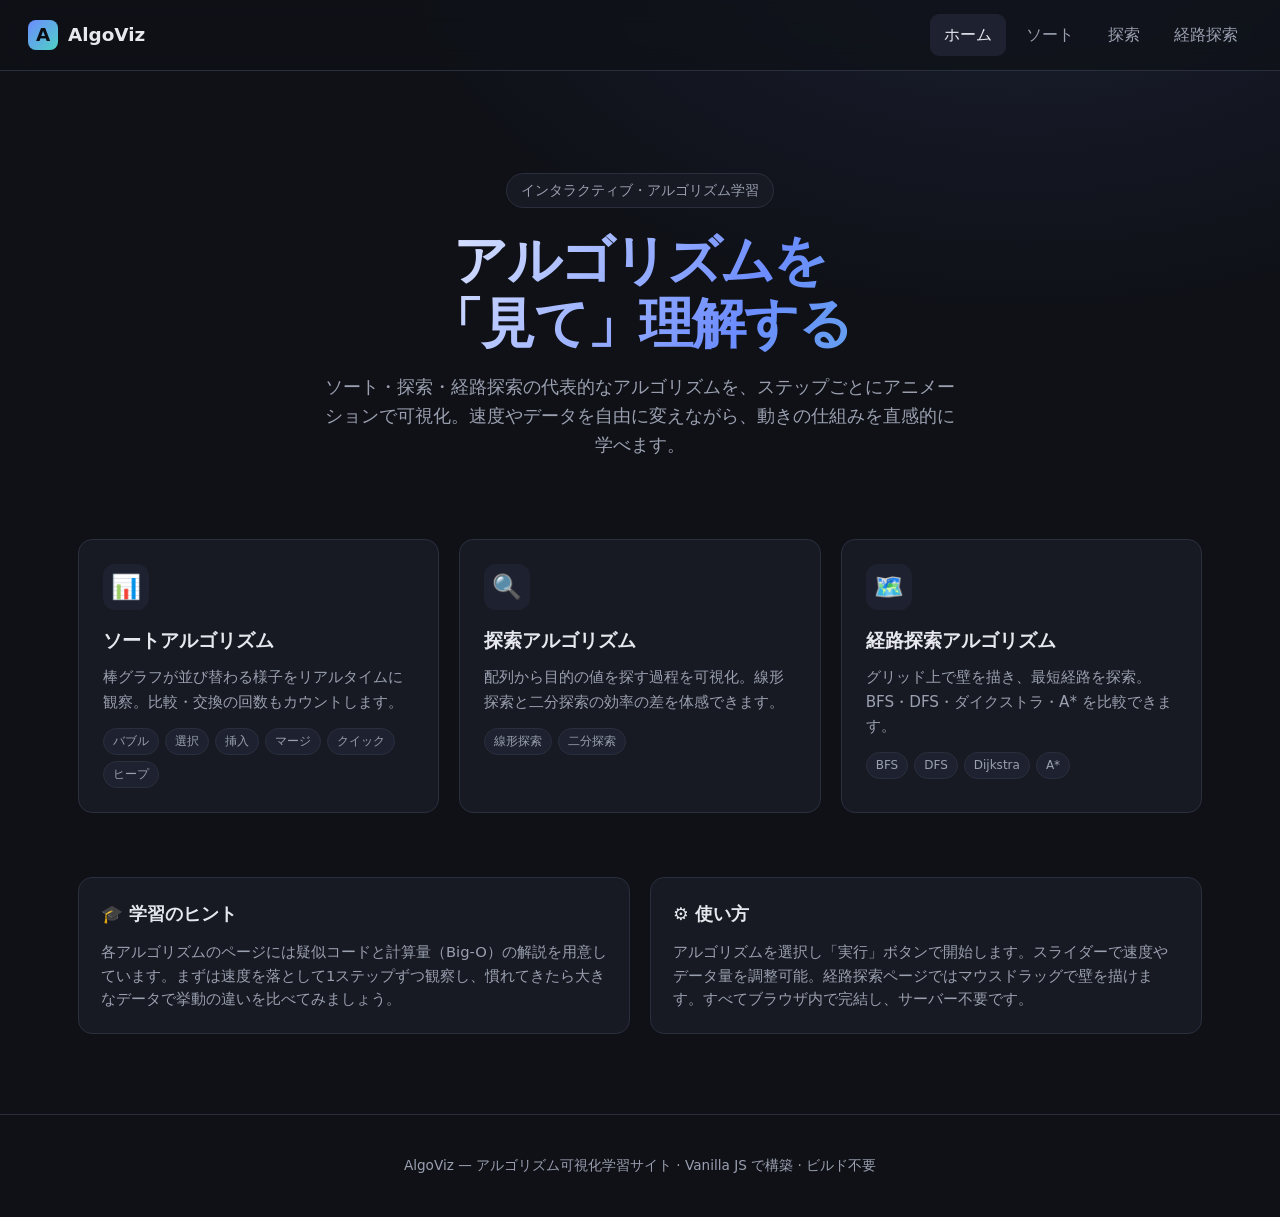
==== index.html @ 56dbacc3 "アルゴリズム可視化学習サイト AlgoViz を追加 ソート・探索・経路探索の代表的なアルゴリズムをインタラクティブに 可視化して学べる静的サイト。ビルド不要・依存ライブラリなし。  - ソート: バ" ====
<!DOCTYPE html>
<html lang="ja">
<head>
<meta charset="UTF-8">
<meta name="viewport" content="width=device-width, initial-scale=1.0">
<title>AlgoViz — アルゴリズム可視化学習サイト</title>
<meta name="description" content="ソート・探索・経路探索アルゴリズムをインタラクティブに可視化して学べる学習サイト。">
<link rel="stylesheet" href="css/style.css">
<link rel="icon" href="data:image/svg+xml,<svg xmlns='http://www.w3.org/2000/svg' viewBox='0 0 100 100'><text y='.9em' font-size='90'>📊</text></svg>">
</head>
<body>
<nav class="nav">
  <a class="brand" href="index.html"><span class="logo">A</span>AlgoViz</a>
  <a class="link active" href="index.html">ホーム</a>
  <a class="link" href="sorting.html">ソート</a>
  <a class="link" href="searching.html">探索</a>
  <a class="link" href="pathfinding.html">経路探索</a>
</nav>

<div class="container">
  <section class="hero">
    <span class="badge">インタラクティブ・アルゴリズム学習</span>
    <h1>アルゴリズムを<br>「見て」理解する</h1>
    <p>ソート・探索・経路探索の代表的なアルゴリズムを、ステップごとにアニメーションで可視化。速度やデータを自由に変えながら、動きの仕組みを直感的に学べます。</p>
  </section>

  <div class="grid">
    <a class="card" href="sorting.html">
      <div class="icon">📊</div>
      <h3>ソートアルゴリズム</h3>
      <p>棒グラフが並び替わる様子をリアルタイムに観察。比較・交換の回数もカウントします。</p>
      <div class="tags">
        <span class="tag">バブル</span>
        <span class="tag">選択</span>
        <span class="tag">挿入</span>
        <span class="tag">マージ</span>
        <span class="tag">クイック</span>
        <span class="tag">ヒープ</span>
      </div>
    </a>

    <a class="card" href="searching.html">
      <div class="icon">🔍</div>
      <h3>探索アルゴリズム</h3>
      <p>配列から目的の値を探す過程を可視化。線形探索と二分探索の効率の差を体感できます。</p>
      <div class="tags">
        <span class="tag">線形探索</span>
        <span class="tag">二分探索</span>
      </div>
    </a>

    <a class="card" href="pathfinding.html">
      <div class="icon">🗺️</div>
      <h3>経路探索アルゴリズム</h3>
      <p>グリッド上で壁を描き、最短経路を探索。BFS・DFS・ダイクストラ・A* を比較できます。</p>
      <div class="tags">
        <span class="tag">BFS</span>
        <span class="tag">DFS</span>
        <span class="tag">Dijkstra</span>
        <span class="tag">A*</span>
      </div>
    </a>
  </div>

  <section style="margin-top:64px;">
    <div class="info-grid">
      <div class="info-box">
        <h3>🎓 学習のヒント</h3>
        <p>各アルゴリズムのページには疑似コードと計算量（Big-O）の解説を用意しています。まずは速度を落として1ステップずつ観察し、慣れてきたら大きなデータで挙動の違いを比べてみましょう。</p>
      </div>
      <div class="info-box">
        <h3>⚙️ 使い方</h3>
        <p>アルゴリズムを選択し「実行」ボタンで開始します。スライダーで速度やデータ量を調整可能。経路探索ページではマウスドラッグで壁を描けます。すべてブラウザ内で完結し、サーバー不要です。</p>
      </div>
    </div>
  </section>
</div>

<footer class="footer">
  AlgoViz — アルゴリズム可視化学習サイト · Vanilla JS で構築 · ビルド不要
</footer>
</body>
</html>
---- css/style.css ----
:root {
  --bg: #0f1117;
  --bg-elev: #171a23;
  --bg-elev-2: #1e2230;
  --border: #2a2f3d;
  --text: #e6e8ee;
  --text-dim: #9aa0b0;
  --accent: #6c8cff;
  --accent-2: #4fd1c5;
  --accent-warm: #ffb454;
  --danger: #ff6b6b;
  --success: #51cf66;
  --shadow: 0 8px 30px rgba(0, 0, 0, 0.35);
  --radius: 14px;
  --font: "Segoe UI", "Hiragino Kaku Gothic ProN", "Meiryo", system-ui, -apple-system, sans-serif;
  --mono: "SFMono-Regular", "Consolas", "Menlo", monospace;
}

* { box-sizing: border-box; margin: 0; padding: 0; }

html { scroll-behavior: smooth; }

body {
  font-family: var(--font);
  background: radial-gradient(1200px 800px at 80% -10%, #1b2033 0%, var(--bg) 55%);
  color: var(--text);
  line-height: 1.6;
  min-height: 100vh;
}

a { color: var(--accent); text-decoration: none; }
a:hover { color: var(--accent-2); }

/* ---------- Nav ---------- */
.nav {
  position: sticky;
  top: 0;
  z-index: 50;
  display: flex;
  align-items: center;
  gap: 6px;
  padding: 14px 28px;
  background: rgba(15, 17, 23, 0.72);
  backdrop-filter: blur(12px);
  border-bottom: 1px solid var(--border);
}
.nav .brand {
  font-weight: 700;
  font-size: 1.15rem;
  margin-right: auto;
  display: flex;
  align-items: center;
  gap: 10px;
  color: var(--text);
}
.nav .brand .logo {
  width: 30px; height: 30px;
  display: grid; place-items: center;
  border-radius: 8px;
  background: linear-gradient(135deg, var(--accent), var(--accent-2));
  color: #0b0d13; font-weight: 800;
}
.nav a.link {
  padding: 8px 14px;
  border-radius: 9px;
  color: var(--text-dim);
  font-weight: 500;
  transition: background .15s, color .15s;
}
.nav a.link:hover { background: var(--bg-elev-2); color: var(--text); }
.nav a.link.active { background: var(--bg-elev-2); color: var(--text); }

/* ---------- Layout ---------- */
.container { max-width: 1180px; margin: 0 auto; padding: 32px 28px 80px; }

.page-head { margin-bottom: 28px; }
.page-head h1 { font-size: 1.9rem; letter-spacing: -0.02em; }
.page-head p { color: var(--text-dim); margin-top: 8px; max-width: 720px; }

/* ---------- Hero ---------- */
.hero {
  text-align: center;
  padding: 70px 20px 40px;
}
.hero h1 {
  font-size: clamp(2rem, 5vw, 3.4rem);
  letter-spacing: -0.03em;
  line-height: 1.15;
  background: linear-gradient(120deg, #fff 20%, var(--accent) 60%, var(--accent-2));
  -webkit-background-clip: text;
  background-clip: text;
  color: transparent;
}
.hero p {
  color: var(--text-dim);
  font-size: 1.12rem;
  max-width: 640px;
  margin: 18px auto 0;
}
.hero .badge {
  display: inline-block;
  padding: 6px 14px;
  border-radius: 999px;
  border: 1px solid var(--border);
  background: var(--bg-elev);
  color: var(--text-dim);
  font-size: .85rem;
  margin-bottom: 22px;
}

/* ---------- Cards grid ---------- */
.grid {
  display: grid;
  grid-template-columns: repeat(auto-fill, minmax(280px, 1fr));
  gap: 20px;
  margin-top: 40px;
}
.card {
  display: block;
  background: var(--bg-elev);
  border: 1px solid var(--border);
  border-radius: var(--radius);
  padding: 24px;
  transition: transform .18s ease, border-color .18s, box-shadow .18s;
}
.card:hover {
  transform: translateY(-4px);
  border-color: var(--accent);
  box-shadow: var(--shadow);
}
.card .icon {
  width: 46px; height: 46px;
  border-radius: 12px;
  display: grid; place-items: center;
  font-size: 1.5rem;
  margin-bottom: 16px;
  background: var(--bg-elev-2);
}
.card h3 { color: var(--text); font-size: 1.2rem; }
.card p { color: var(--text-dim); margin-top: 8px; font-size: .95rem; }
.card .tags { margin-top: 14px; display: flex; flex-wrap: wrap; gap: 6px; }
.tag {
  font-size: .75rem;
  padding: 3px 9px;
  border-radius: 999px;
  background: var(--bg-elev-2);
  color: var(--text-dim);
  border: 1px solid var(--border);
}

/* ---------- Controls ---------- */
.panel {
  background: var(--bg-elev);
  border: 1px solid var(--border);
  border-radius: var(--radius);
  padding: 18px 20px;
  margin-bottom: 22px;
  display: flex;
  flex-wrap: wrap;
  align-items: center;
  gap: 14px 18px;
}
.control { display: flex; flex-direction: column; gap: 4px; }
.control label { font-size: .78rem; color: var(--text-dim); }
.control .value { font-size: .78rem; color: var(--accent-2); font-variant-numeric: tabular-nums; }

button, select, input[type="text"] {
  font-family: var(--font);
  font-size: .92rem;
}
.btn {
  padding: 9px 18px;
  border-radius: 10px;
  border: 1px solid var(--border);
  background: var(--bg-elev-2);
  color: var(--text);
  cursor: pointer;
  font-weight: 600;
  transition: background .15s, transform .1s, border-color .15s;
}
.btn:hover { background: #262b3a; border-color: var(--accent); }
.btn:active { transform: scale(.97); }
.btn:disabled { opacity: .45; cursor: not-allowed; }
.btn.primary {
  background: linear-gradient(135deg, var(--accent), #5a78e0);
  border-color: transparent;
  color: #fff;
}
.btn.primary:hover { filter: brightness(1.08); }
.btn.danger { color: var(--danger); }

select, input[type="text"] {
  padding: 8px 12px;
  border-radius: 10px;
  border: 1px solid var(--border);
  background: var(--bg-elev-2);
  color: var(--text);
  cursor: pointer;
}
input[type="range"] { cursor: pointer; accent-color: var(--accent); width: 140px; }

/* ---------- Stats bar ---------- */
.stats {
  display: flex;
  flex-wrap: wrap;
  gap: 12px;
  margin-bottom: 22px;
}
.stat {
  flex: 1;
  min-width: 130px;
  background: var(--bg-elev);
  border: 1px solid var(--border);
  border-radius: 12px;
  padding: 14px 18px;
}
.stat .k { font-size: .75rem; color: var(--text-dim); text-transform: uppercase; letter-spacing: .05em; }
.stat .v { font-size: 1.5rem; font-weight: 700; font-variant-numeric: tabular-nums; margin-top: 2px; }

/* ---------- Sorting viz ---------- */
.viz {
  background: var(--bg-elev);
  border: 1px solid var(--border);
  border-radius: var(--radius);
  padding: 20px;
  min-height: 360px;
}
.bars {
  display: flex;
  align-items: flex-end;
  gap: 2px;
  height: 340px;
}
.bar {
  flex: 1;
  background: var(--accent);
  border-radius: 3px 3px 0 0;
  transition: height .08s linear;
}
.bar.compare { background: var(--accent-warm); }
.bar.swap { background: var(--danger); }
.bar.sorted { background: var(--success); }
.bar.pivot { background: #c88cff; }

/* ---------- Array cells (searching) ---------- */
.cells {
  display: flex;
  flex-wrap: wrap;
  gap: 8px;
  justify-content: center;
  padding: 30px 10px;
}
.cell {
  width: 54px; height: 54px;
  display: grid; place-items: center;
  border-radius: 10px;
  background: var(--bg-elev-2);
  border: 2px solid var(--border);
  font-weight: 700;
  font-variant-numeric: tabular-nums;
  transition: all .2s;
  position: relative;
}
.cell .idx {
  position: absolute;
  bottom: -20px;
  font-size: .68rem;
  color: var(--text-dim);
  font-weight: 400;
}
.cell.active { border-color: var(--accent-warm); background: rgba(255,180,84,.15); transform: translateY(-4px); }
.cell.range { border-color: var(--accent); }
.cell.excluded { opacity: .3; }
.cell.found { border-color: var(--success); background: rgba(81,207,102,.2); transform: scale(1.08); }
.cell.mid { border-color: #c88cff; }

/* ---------- Grid (pathfinding) ---------- */
.grid-wrap { display: flex; justify-content: center; }
.grid-board {
  display: grid;
  gap: 1px;
  background: var(--border);
  border: 1px solid var(--border);
  border-radius: 8px;
  overflow: hidden;
  user-select: none;
}
.node {
  width: 24px; height: 24px;
  background: var(--bg-elev-2);
  cursor: pointer;
  transition: background .12s;
}
.node.wall { background: #3a4152; }
.node.start { background: var(--success); }
.node.end { background: var(--danger); }
.node.visited { background: rgba(108,140,255,.45); animation: pop .3s ease; }
.node.frontier { background: rgba(79,209,197,.55); }
.node.path { background: var(--accent-warm); }
@keyframes pop { 0% { transform: scale(.4); } 100% { transform: scale(1); } }

/* ---------- Info / pseudocode ---------- */
.info-grid {
  display: grid;
  grid-template-columns: 1fr 1fr;
  gap: 20px;
  margin-top: 24px;
}
@media (max-width: 820px) { .info-grid { grid-template-columns: 1fr; } }
.info-box {
  background: var(--bg-elev);
  border: 1px solid var(--border);
  border-radius: var(--radius);
  padding: 22px;
}
.info-box h3 { margin-bottom: 12px; font-size: 1.1rem; }
.info-box p { color: var(--text-dim); font-size: .92rem; }
.complexity-table { width: 100%; border-collapse: collapse; margin-top: 8px; font-size: .9rem; }
.complexity-table td { padding: 6px 4px; border-bottom: 1px solid var(--border); }
.complexity-table td:first-child { color: var(--text-dim); }
.complexity-table td:last-child { text-align: right; font-family: var(--mono); color: var(--accent-2); }
pre.code {
  background: #0b0d13;
  border: 1px solid var(--border);
  border-radius: 10px;
  padding: 16px;
  overflow-x: auto;
  font-family: var(--mono);
  font-size: .84rem;
  line-height: 1.7;
  color: #c8cde0;
}
pre.code .kw { color: #ff8ab4; }
pre.code .fn { color: var(--accent-2); }
pre.code .cm { color: #6b7280; font-style: italic; }
pre.code .hl { background: rgba(255,180,84,.18); display: block; margin: 0 -16px; padding: 0 16px; }

.legend { display: flex; flex-wrap: wrap; gap: 16px; margin-bottom: 18px; font-size: .85rem; color: var(--text-dim); }
.legend .item { display: flex; align-items: center; gap: 7px; }
.legend .sw { width: 16px; height: 16px; border-radius: 4px; }

.footer {
  text-align: center;
  color: var(--text-dim);
  font-size: .85rem;
  padding: 40px 20px;
  border-top: 1px solid var(--border);
}

.msg {
  padding: 10px 16px;
  border-radius: 10px;
  font-size: .9rem;
  background: var(--bg-elev-2);
  border: 1px solid var(--border);
  color: var(--text-dim);
  min-height: 20px;
}
.msg.ok { color: var(--success); border-color: rgba(81,207,102,.4); }
.msg.warn { color: var(--accent-warm); border-color: rgba(255,180,84,.4); }
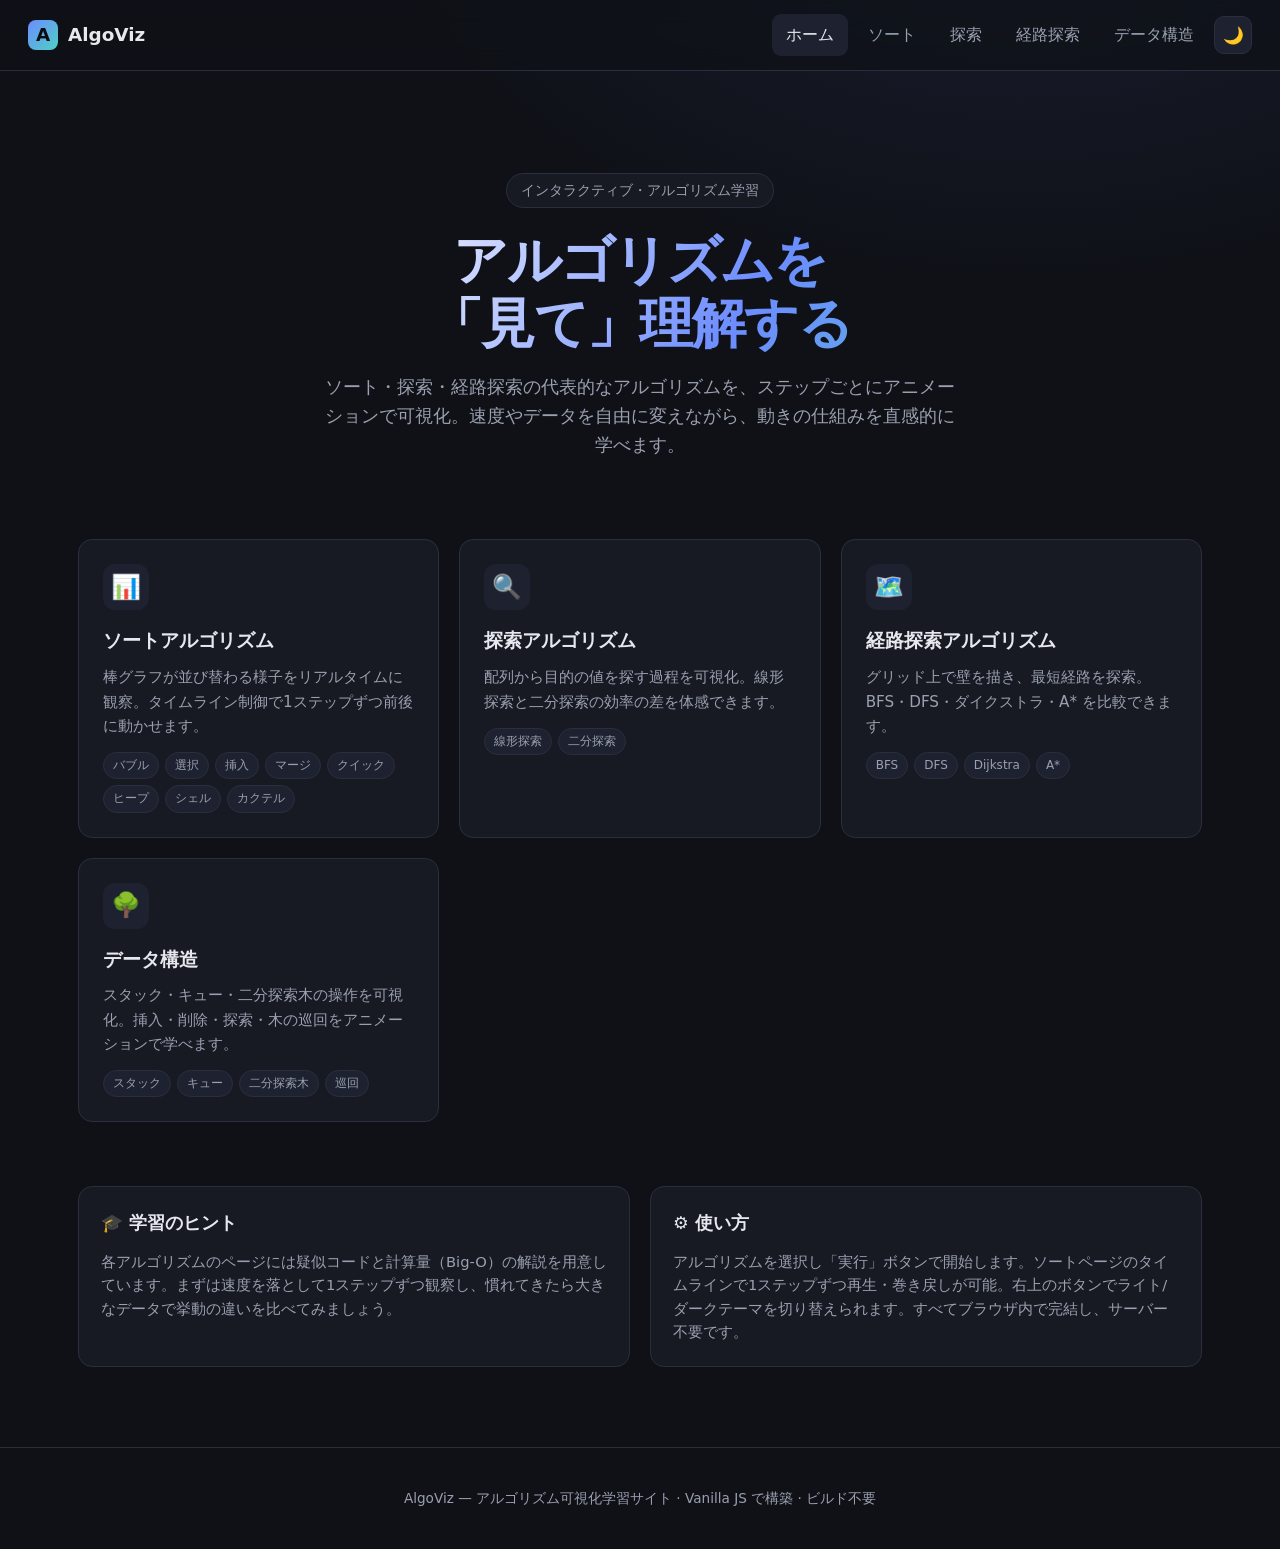
==== commit 1177122c: "機能拡張: タイムライン制御・データ構造ページ・テーマ切替を追加 - ソート: 再生/一時停止/1ステップ前後/スクラブのタイムライン制御を追加   （任意の途中状態を再現できるステップ再構築モデルに" ====
--- a/index.html
+++ b/index.html
@@ -7,6 +7,7 @@
 <meta name="description" content="ソート・探索・経路探索アルゴリズムをインタラクティブに可視化して学べる学習サイト。">
 <link rel="stylesheet" href="css/style.css">
 <link rel="icon" href="data:image/svg+xml,<svg xmlns='http://www.w3.org/2000/svg' viewBox='0 0 100 100'><text y='.9em' font-size='90'>📊</text></svg>">
+<script src="js/theme.js"></script>
 </head>
 <body>
 <nav class="nav">
@@ -15,6 +16,8 @@
   <a class="link" href="sorting.html">ソート</a>
   <a class="link" href="searching.html">探索</a>
   <a class="link" href="pathfinding.html">経路探索</a>
+  <a class="link" href="structures.html">データ構造</a>
+  <button class="theme-toggle" id="themeToggle" aria-label="テーマ切替">🌙</button>
 </nav>
 
 <div class="container">
@@ -28,7 +31,7 @@
     <a class="card" href="sorting.html">
       <div class="icon">📊</div>
       <h3>ソートアルゴリズム</h3>
-      <p>棒グラフが並び替わる様子をリアルタイムに観察。比較・交換の回数もカウントします。</p>
+      <p>棒グラフが並び替わる様子をリアルタイムに観察。タイムライン制御で1ステップずつ前後に動かせます。</p>
       <div class="tags">
         <span class="tag">バブル</span>
         <span class="tag">選択</span>
@@ -36,6 +39,8 @@
         <span class="tag">マージ</span>
         <span class="tag">クイック</span>
         <span class="tag">ヒープ</span>
+        <span class="tag">シェル</span>
+        <span class="tag">カクテル</span>
       </div>
     </a>
 
@@ -60,6 +65,18 @@
         <span class="tag">A*</span>
       </div>
     </a>
+
+    <a class="card" href="structures.html">
+      <div class="icon">🌳</div>
+      <h3>データ構造</h3>
+      <p>スタック・キュー・二分探索木の操作を可視化。挿入・削除・探索・木の巡回をアニメーションで学べます。</p>
+      <div class="tags">
+        <span class="tag">スタック</span>
+        <span class="tag">キュー</span>
+        <span class="tag">二分探索木</span>
+        <span class="tag">巡回</span>
+      </div>
+    </a>
   </div>
 
   <section style="margin-top:64px;">
@@ -70,7 +87,7 @@
       </div>
       <div class="info-box">
         <h3>⚙️ 使い方</h3>
-        <p>アルゴリズムを選択し「実行」ボタンで開始します。スライダーで速度やデータ量を調整可能。経路探索ページではマウスドラッグで壁を描けます。すべてブラウザ内で完結し、サーバー不要です。</p>
+        <p>アルゴリズムを選択し「実行」ボタンで開始します。ソートページのタイムラインで1ステップずつ再生・巻き戻しが可能。右上のボタンでライト/ダークテーマを切り替えられます。すべてブラウザ内で完結し、サーバー不要です。</p>
       </div>
     </div>
   </section>
--- a/css/style.css
+++ b/css/style.css
@@ -358,3 +358,150 @@
 }
 .msg.ok { color: var(--success); border-color: rgba(81,207,102,.4); }
 .msg.warn { color: var(--accent-warm); border-color: rgba(255,180,84,.4); }
+
+/* ==================================================================
+   Light theme
+   ================================================================== */
+:root[data-theme="light"] {
+  --bg: #f5f7fc;
+  --bg-elev: #ffffff;
+  --bg-elev-2: #eef1f8;
+  --border: #dbe0ec;
+  --text: #1a1e28;
+  --text-dim: #5c6474;
+  --shadow: 0 8px 30px rgba(40, 55, 100, 0.12);
+}
+:root[data-theme="light"] body {
+  background: radial-gradient(1200px 800px at 80% -10%, #e2e9f8 0%, var(--bg) 55%);
+}
+:root[data-theme="light"] .hero h1 {
+  background: linear-gradient(120deg, #1a1e28 20%, var(--accent) 60%, var(--accent-2));
+  -webkit-background-clip: text; background-clip: text;
+}
+:root[data-theme="light"] .nav { background: rgba(255, 255, 255, 0.75); }
+:root[data-theme="light"] .btn:hover { background: #e4e9f4; }
+:root[data-theme="light"] .node.wall { background: #4a5468; }
+
+/* Theme toggle */
+.theme-toggle {
+  width: 38px; height: 38px;
+  display: grid; place-items: center;
+  border-radius: 10px;
+  border: 1px solid var(--border);
+  background: var(--bg-elev-2);
+  color: var(--text);
+  cursor: pointer;
+  font-size: 1.05rem;
+  transition: border-color .15s, transform .1s;
+}
+.theme-toggle:hover { border-color: var(--accent); }
+.theme-toggle:active { transform: scale(.92); }
+
+/* ==================================================================
+   Timeline controls
+   ================================================================== */
+.timeline { gap: 10px 12px; }
+.timeline #scrub { flex: 1; min-width: 160px; }
+.timeline .value { min-width: 78px; text-align: right; }
+
+/* ==================================================================
+   Data structures page
+   ================================================================== */
+.tabs { display: flex; flex-wrap: wrap; gap: 8px; margin-bottom: 22px; }
+.tab {
+  padding: 9px 18px;
+  border-radius: 10px;
+  border: 1px solid var(--border);
+  background: var(--bg-elev);
+  color: var(--text-dim);
+  cursor: pointer;
+  font-weight: 600;
+  transition: background .15s, color .15s, border-color .15s;
+}
+.tab:hover { color: var(--text); }
+.tab.active { background: var(--bg-elev-2); color: var(--text); border-color: var(--accent); }
+
+.ds-area {
+  min-height: 360px;
+  display: grid;
+  place-items: center;
+  padding: 20px;
+}
+
+/* Stack & Queue items */
+.stack {
+  display: flex;
+  flex-direction: column-reverse;
+  gap: 6px;
+  align-items: center;
+  justify-content: flex-start;
+  min-height: 320px;
+  position: relative;
+}
+.stack-base {
+  width: 180px; height: 4px;
+  background: var(--border);
+  border-radius: 2px;
+  margin-top: 6px;
+}
+.queue {
+  display: flex;
+  flex-direction: row;
+  gap: 8px;
+  align-items: center;
+  min-height: 100px;
+  flex-wrap: wrap;
+  justify-content: center;
+}
+.ds-item {
+  min-width: 110px;
+  padding: 14px 18px;
+  text-align: center;
+  border-radius: 12px;
+  background: var(--bg-elev-2);
+  border: 2px solid var(--border);
+  font-weight: 700;
+  font-size: 1.1rem;
+  font-variant-numeric: tabular-nums;
+  animation: dsIn .28s ease;
+  position: relative;
+}
+.ds-item .tagpos {
+  position: absolute;
+  top: -22px; left: 50%; transform: translateX(-50%);
+  font-size: .68rem; color: var(--text-dim); font-weight: 500; white-space: nowrap;
+}
+.queue .ds-item .tagpos { top: auto; bottom: -22px; }
+.ds-item.top, .ds-item.front, .ds-item.rear { border-color: var(--accent); }
+.ds-item.active { border-color: var(--accent-warm); background: rgba(255,180,84,.15); }
+.ds-item.leaving { animation: dsOut .3s ease forwards; }
+@keyframes dsIn { from { opacity: 0; transform: translateY(-14px) scale(.9); } to { opacity: 1; transform: none; } }
+@keyframes dsOut { to { opacity: 0; transform: translateY(-14px) scale(.85); } }
+
+.empty-note { color: var(--text-dim); font-size: .95rem; }
+
+/* BST tree */
+.tree-wrap { width: 100%; overflow-x: auto; }
+.tree-svg { display: block; margin: 0 auto; min-width: 100%; }
+.tree-svg line { stroke: var(--border); stroke-width: 2.5; transition: stroke .2s; }
+.tree-svg circle {
+  fill: var(--bg-elev-2);
+  stroke: var(--border);
+  stroke-width: 2.5;
+  transition: fill .2s, stroke .2s;
+}
+.tree-svg circle.active { fill: rgba(255,180,84,.22); stroke: var(--accent-warm); }
+.tree-svg circle.visit  { fill: rgba(108,140,255,.28); stroke: var(--accent); }
+.tree-svg circle.found  { fill: rgba(81,207,102,.22); stroke: var(--success); }
+.tree-svg text { fill: var(--text); font-weight: 700; font-size: 14px; text-anchor: middle; dominant-baseline: central; }
+
+.seq { display: flex; gap: 8px; flex-wrap: wrap; margin-top: 18px; justify-content: center; }
+.seq .s {
+  padding: 7px 13px;
+  border-radius: 9px;
+  background: var(--bg-elev-2);
+  border: 1px solid var(--border);
+  font-weight: 700;
+  font-variant-numeric: tabular-nums;
+  animation: dsIn .25s ease;
+}
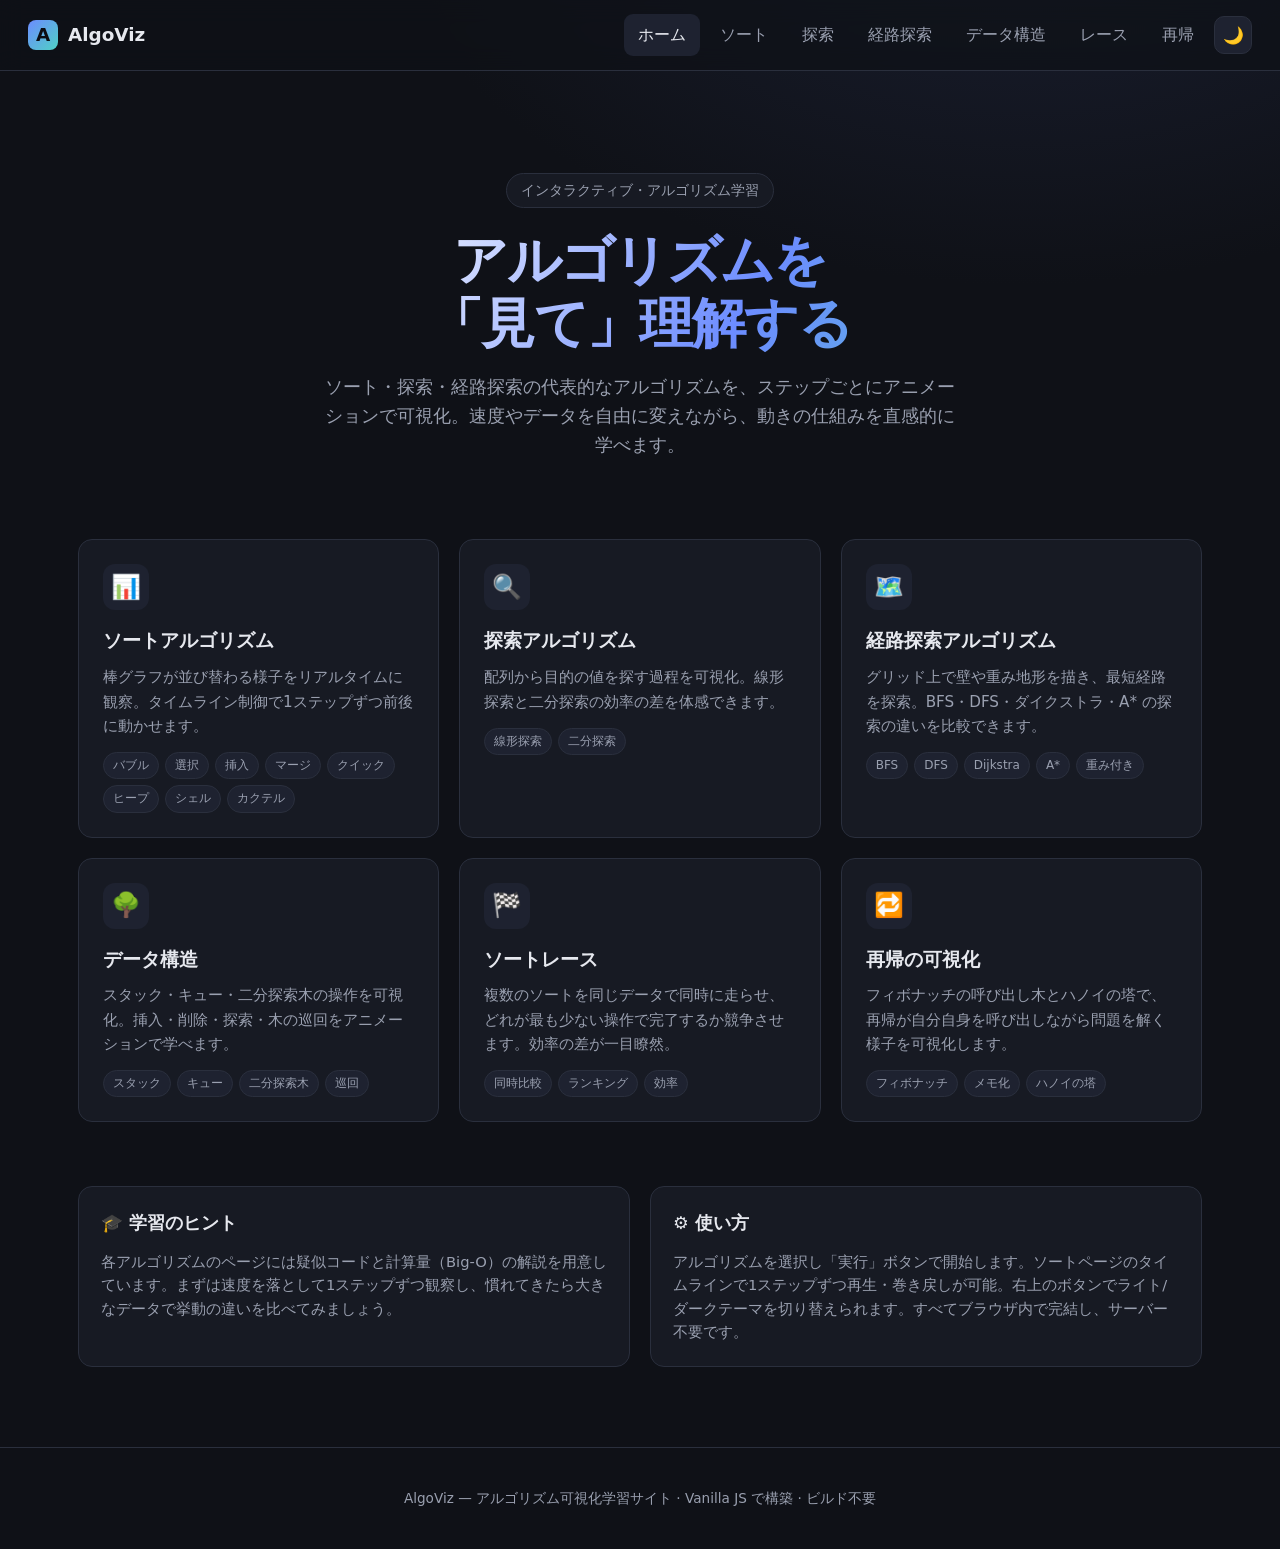
==== commit e97152af: "機能拡張: 重み付き経路探索・ソートレース・再帰の可視化を追加 - 経路探索: 重み地形(コスト5)の描画に対応   - 描画モードを壁/重みで切替、経路コスト統計を追加   - Dijkstra/A" ====
--- a/index.html
+++ b/index.html
@@ -17,6 +17,8 @@
   <a class="link" href="searching.html">探索</a>
   <a class="link" href="pathfinding.html">経路探索</a>
   <a class="link" href="structures.html">データ構造</a>
+  <a class="link" href="race.html">レース</a>
+  <a class="link" href="recursion.html">再帰</a>
   <button class="theme-toggle" id="themeToggle" aria-label="テーマ切替">🌙</button>
 </nav>
 
@@ -57,12 +59,13 @@
     <a class="card" href="pathfinding.html">
       <div class="icon">🗺️</div>
       <h3>経路探索アルゴリズム</h3>
-      <p>グリッド上で壁を描き、最短経路を探索。BFS・DFS・ダイクストラ・A* を比較できます。</p>
+      <p>グリッド上で壁や重み地形を描き、最短経路を探索。BFS・DFS・ダイクストラ・A* の探索の違いを比較できます。</p>
       <div class="tags">
         <span class="tag">BFS</span>
         <span class="tag">DFS</span>
         <span class="tag">Dijkstra</span>
         <span class="tag">A*</span>
+        <span class="tag">重み付き</span>
       </div>
     </a>
 
@@ -75,6 +78,28 @@
         <span class="tag">キュー</span>
         <span class="tag">二分探索木</span>
         <span class="tag">巡回</span>
+      </div>
+    </a>
+
+    <a class="card" href="race.html">
+      <div class="icon">🏁</div>
+      <h3>ソートレース</h3>
+      <p>複数のソートを同じデータで同時に走らせ、どれが最も少ない操作で完了するか競争させます。効率の差が一目瞭然。</p>
+      <div class="tags">
+        <span class="tag">同時比較</span>
+        <span class="tag">ランキング</span>
+        <span class="tag">効率</span>
+      </div>
+    </a>
+
+    <a class="card" href="recursion.html">
+      <div class="icon">🔁</div>
+      <h3>再帰の可視化</h3>
+      <p>フィボナッチの呼び出し木とハノイの塔で、再帰が自分自身を呼び出しながら問題を解く様子を可視化します。</p>
+      <div class="tags">
+        <span class="tag">フィボナッチ</span>
+        <span class="tag">メモ化</span>
+        <span class="tag">ハノイの塔</span>
       </div>
     </a>
   </div>
--- a/css/style.css
+++ b/css/style.css
@@ -37,6 +37,7 @@
   top: 0;
   z-index: 50;
   display: flex;
+  flex-wrap: wrap;
   align-items: center;
   gap: 6px;
   padding: 14px 28px;
@@ -44,6 +45,7 @@
   backdrop-filter: blur(12px);
   border-bottom: 1px solid var(--border);
 }
+.nav a.link { white-space: nowrap; }
 .nav .brand {
   font-weight: 700;
   font-size: 1.15rem;
@@ -292,6 +294,10 @@
   transition: background .12s;
 }
 .node.wall { background: #3a4152; }
+.node.weight {
+  background: #7a5a2a;
+  background-image: repeating-linear-gradient(45deg, rgba(255,255,255,.08) 0 3px, transparent 3px 6px);
+}
 .node.start { background: var(--success); }
 .node.end { background: var(--danger); }
 .node.visited { background: rgba(108,140,255,.45); animation: pop .3s ease; }
@@ -381,6 +387,7 @@
 :root[data-theme="light"] .nav { background: rgba(255, 255, 255, 0.75); }
 :root[data-theme="light"] .btn:hover { background: #e4e9f4; }
 :root[data-theme="light"] .node.wall { background: #4a5468; }
+:root[data-theme="light"] .node.weight { background: #c39a5b; }
 
 /* Theme toggle */
 .theme-toggle {
@@ -505,3 +512,110 @@
   font-variant-numeric: tabular-nums;
   animation: dsIn .25s ease;
 }
+
+/* ==================================================================
+   Race page
+   ================================================================== */
+.algo-picker { display: flex; flex-wrap: wrap; gap: 8px; }
+.algo-picker label {
+  display: flex; align-items: center; gap: 7px;
+  padding: 8px 13px;
+  border: 1px solid var(--border);
+  border-radius: 10px;
+  background: var(--bg-elev-2);
+  cursor: pointer;
+  font-size: .88rem;
+  user-select: none;
+  transition: border-color .15s;
+}
+.algo-picker label:hover { border-color: var(--accent); }
+.algo-picker input { accent-color: var(--accent); width: 15px; height: 15px; }
+
+.race-grid {
+  display: grid;
+  grid-template-columns: repeat(auto-fit, minmax(280px, 1fr));
+  gap: 18px;
+}
+.race-panel {
+  background: var(--bg-elev);
+  border: 1px solid var(--border);
+  border-radius: var(--radius);
+  padding: 16px;
+  transition: border-color .2s, box-shadow .2s;
+}
+.race-panel.winner { border-color: var(--success); box-shadow: 0 0 0 2px rgba(81,207,102,.28); }
+.rp-head { display: flex; justify-content: space-between; align-items: center; margin-bottom: 12px; gap: 8px; }
+.rp-name { font-weight: 700; }
+.race-badge {
+  font-size: .72rem;
+  padding: 3px 10px;
+  border-radius: 999px;
+  background: var(--bg-elev-2);
+  border: 1px solid var(--border);
+  color: var(--text-dim);
+  white-space: nowrap;
+}
+.race-badge.run { color: var(--accent-2); border-color: rgba(79,209,197,.4); }
+.race-badge.gold { background: rgba(255,180,84,.18); color: var(--accent-warm); border-color: var(--accent-warm); }
+.mbars { display: flex; align-items: flex-end; gap: 1px; height: 130px; margin-bottom: 12px; }
+.mbar { flex: 1; background: var(--accent); border-radius: 2px 2px 0 0; }
+.mbar.compare { background: var(--accent-warm); }
+.mbar.swap { background: var(--danger); }
+.mbar.sorted { background: var(--success); }
+.rp-stats { display: flex; flex-wrap: wrap; gap: 14px; font-size: .82rem; color: var(--text-dim); }
+.rp-stats b { color: var(--text); font-variant-numeric: tabular-nums; }
+
+/* ==================================================================
+   Recursion page
+   ================================================================== */
+.rec-svg { display: block; margin: 0 auto; min-width: 100%; }
+.rec-svg line { stroke: var(--border); stroke-width: 2; }
+.rec-svg circle { fill: var(--bg-elev-2); stroke: var(--border); stroke-width: 2; transition: fill .15s, stroke .15s; }
+.rec-svg circle.calling { fill: rgba(255,180,84,.25); stroke: var(--accent-warm); }
+.rec-svg circle.returned { fill: rgba(108,140,255,.22); stroke: var(--accent); }
+.rec-svg circle.base { fill: rgba(81,207,102,.2); stroke: var(--success); }
+.rec-svg circle.memo { fill: rgba(200,140,255,.22); stroke: #c88cff; }
+.rec-svg text { fill: var(--text); font-weight: 600; font-size: 12px; text-anchor: middle; dominant-baseline: central; }
+.rec-svg text.sub { fill: var(--text-dim); font-size: 10px; }
+
+/* Tower of Hanoi */
+.hanoi { display: flex; justify-content: space-around; align-items: flex-end; gap: 16px; min-height: 260px; padding: 10px; }
+.peg {
+  position: relative;
+  flex: 1;
+  height: 220px;
+  display: flex;
+  flex-direction: column-reverse;
+  align-items: center;
+  gap: 3px;
+}
+.peg::before {
+  content: '';
+  position: absolute;
+  bottom: 0; left: 8%; right: 8%;
+  height: 8px;
+  background: var(--border);
+  border-radius: 4px;
+}
+.peg::after {
+  content: '';
+  position: absolute;
+  bottom: 8px;
+  width: 8px;
+  height: 190px;
+  background: var(--border);
+  border-radius: 4px;
+}
+.peg .peg-label { position: absolute; bottom: -26px; color: var(--text-dim); font-size: .8rem; }
+.disk {
+  height: 22px;
+  border-radius: 6px;
+  z-index: 1;
+  display: grid;
+  place-items: center;
+  font-size: .72rem;
+  font-weight: 700;
+  color: #0b0d13;
+  transition: background .2s;
+}
+.disk.moving { outline: 2px solid var(--text); }
